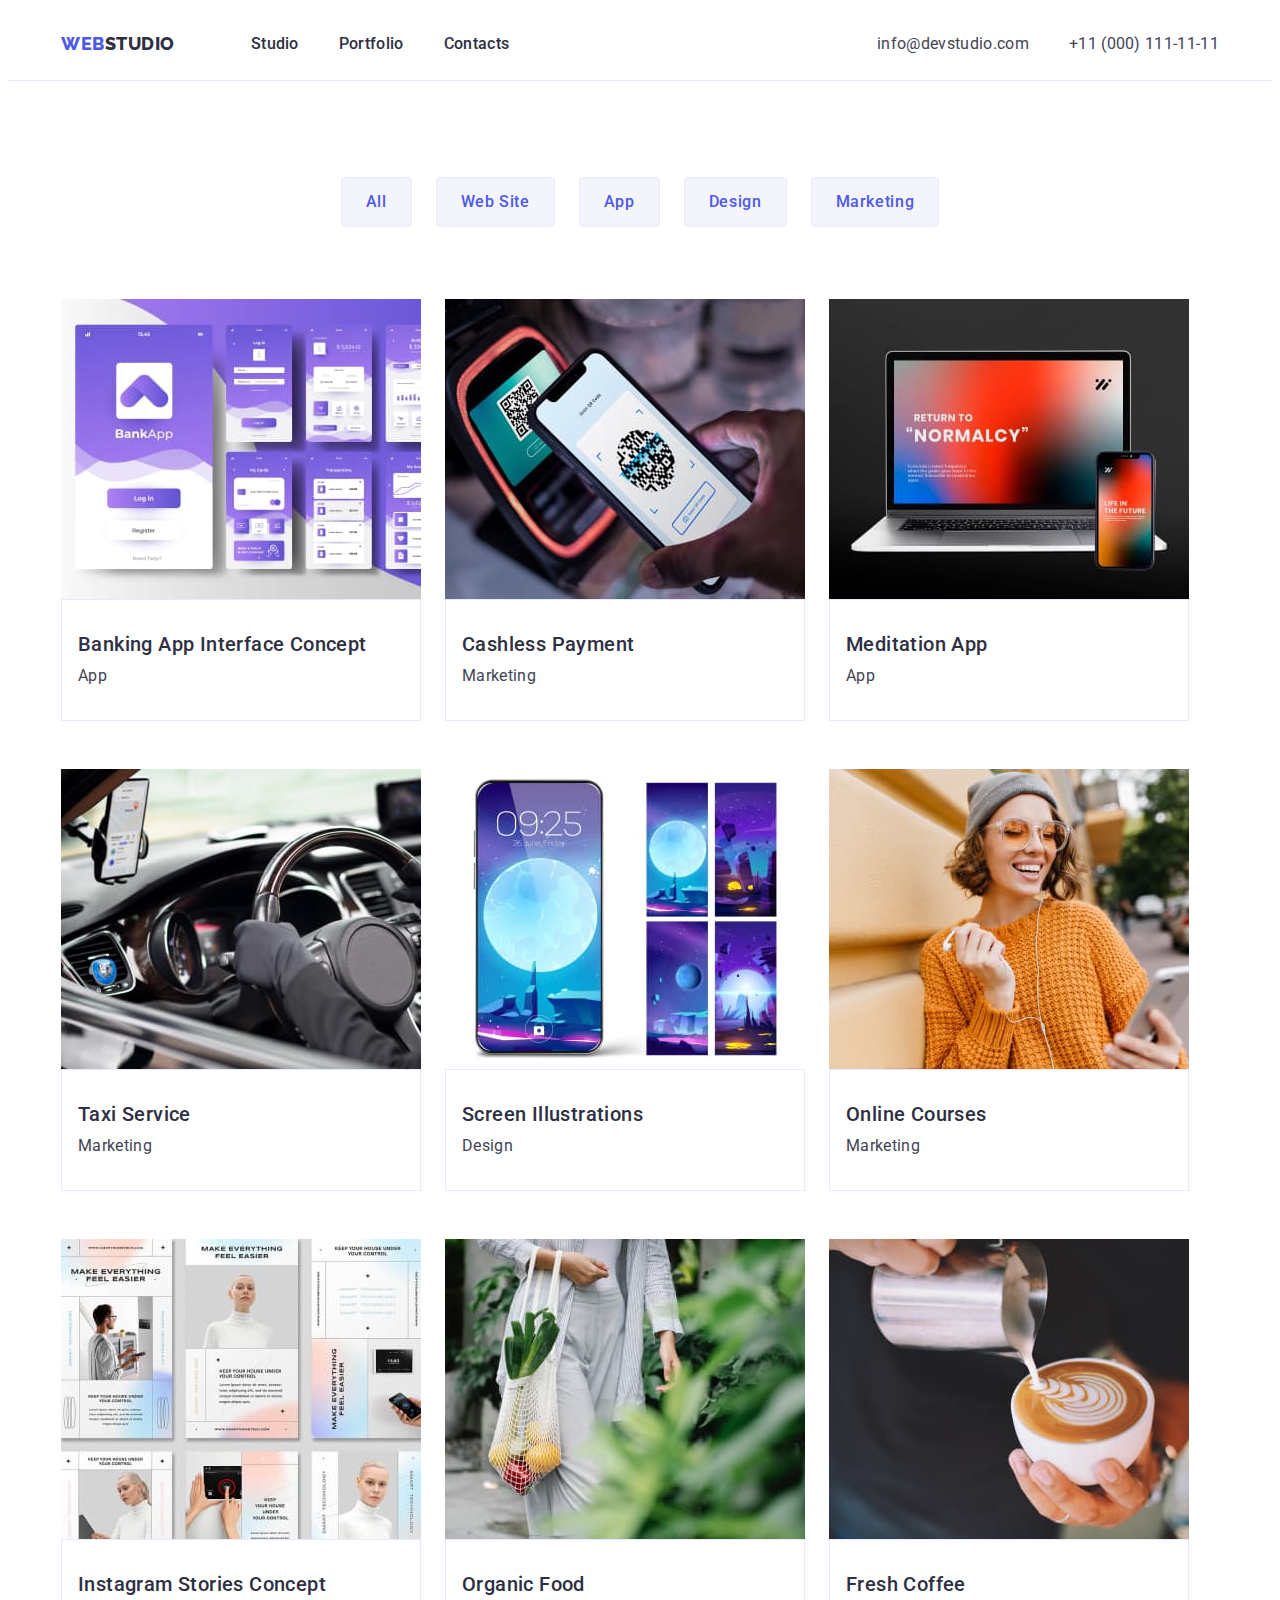
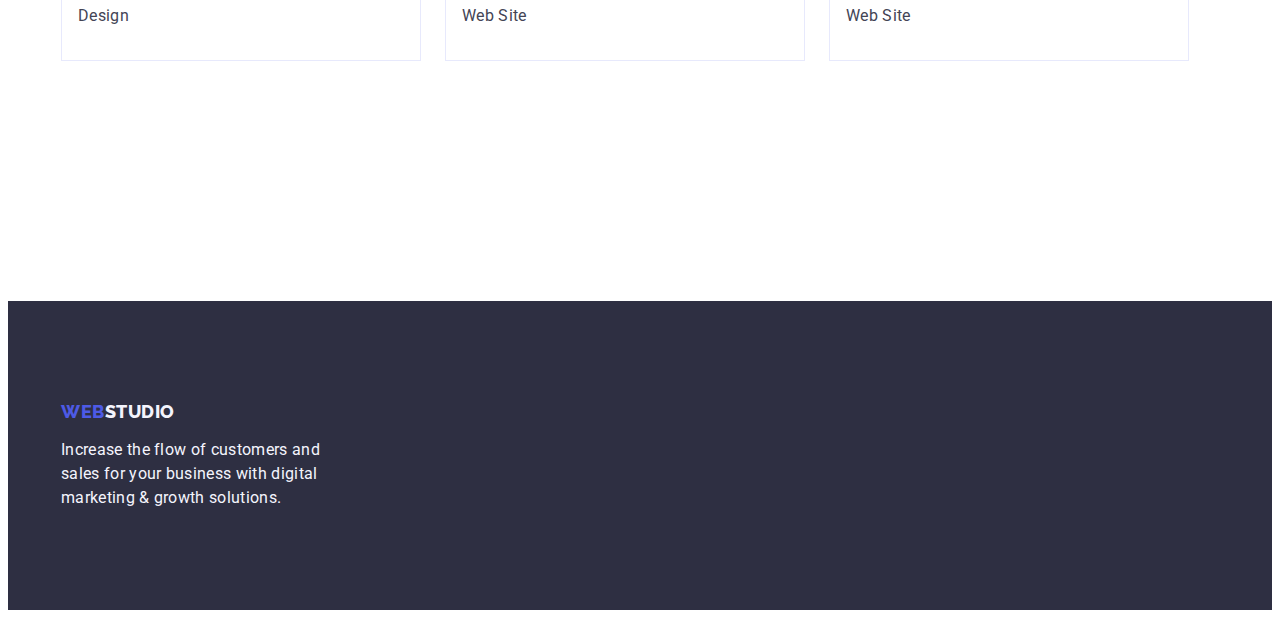
==== portfolio.html @ 205793cd ")" ====
<!DOCTYPE html>
<html lang="en">
<head>
    <meta charset="UTF-8">
    <meta http-equiv="X-UA-Compatible" content="IE=edge">
    <meta name="viewport" content="width=device-width, initial-scale=1.0">
    <title>Portfolio</title>
    <link rel="preconnect" href="https://fonts.googleapis.com">
    <link rel="preconnect" href="https://fonts.gstatic.com" crossorigin>
    <link href="https://fonts.googleapis.com/css2?family=Raleway:wght@800&family=Roboto:wght@400;500;700;900&display=swap" rel="stylesheet">
    <link rel="stylesheet" href="https://cdnjs.cloudflare.com/ajax/libs/modern-normalize/1.1.0/modern-normalize.min.css" integrity="sha512-wpPYUAdjBVSE4KJnH1VR1HeZfpl1ub8YT/NKx4PuQ5NmX2tKuGu6U/JRp5y+Y8XG2tV+wKQpNHVUX03MfMFn9Q==" crossorigin="anonymous" referrerpolicy="no-referrer" />
    <link rel="stylesheet" href="./css/styles.css">
</head>
<body>
    <header class="header"><div class="container header-container">
        <nav class="header-nav"> <a class="link logo " href="./index.html"> Web<span class="header-logo">Studio</span></a>
         <ul class="list header-list ">
             <li> <a class="link nav-list" href="./index.html">Studio</a> </li>
             <li>  <a class="link nav-list" href="./portfolio.html">Portfolio</a> </li>
             <li>  <a class="link nav-list" href="">Contacts</a> </li>
         </ul></nav>
       <address class="adress"><ul class="list adress-list"><li><a class="link mail" href="mailto:info@devstudio.com">info@devstudio.com</a></li>
        <li><a class="link mail" href="tel:+110001111111">+11 (000) 111-11-11</a></li></ul></address> </div>
     </header>
     <main>
        <section class="section-portfolio"><div class="container">
            <h1 hidden >Portfolio</h1>
            <ul class="list list-button">
            <li><button class="button-portfolio" type="button">All </button></li>
            <li><button class="button-portfolio" type="button">Web Site </button></li>
            <li><button class="button-portfolio" type="button"> App</button></li>
            <li><button class="button-portfolio" type="button"> Design</button></li>
            <li><button class="button-portfolio" type="button">Marketing </button></li>
        </ul>
            <ul class="list list-portfolio">
                <li class="item-potrfolio"><a class="link"><img src="./images/bank.jpg" alt="Banking App Concept" width="360"><div class="subtitle-portfolio"><h2 class="subtitle">Banking App Interface Concept</h2> <p class="text
                    ">App</p></a> </div></li>
                <li class="item-potrfolio"><a class="link"><img src="./images/cashless.jpg" alt="Payment" width="360"><div class="subtitle-portfolio"><h2 class="subtitle">Cashless Payment</h2> <p class="text">Marketing</p></a> </div> </li>
                <li class="item-potrfolio"><a class="link"><img src="./images/app.jpg" alt="Meditation App" width="360"><div class="subtitle-portfolio"> <h2 class="subtitle ">Meditation App</h2> <p class="text
                    ">App</p> </a></div></li>
                <li class="item-potrfolio"><a class="link"><img src="./images/taxi.jpg" alt="steering wheel" width="360"> <div class="subtitle-portfolio"><h2 class="subtitle">Taxi Service</h2> <p class="text">Marketing</p></a></div> </li>
                <li class="item-potrfolio"><a class="link"><img src="./images/illustrations.jpg" alt="Screen Illustrations" width="360"><div class="subtitle-portfolio"><h2 class="subtitle">Screen Illustrations</h2> <p class="text
                    ">Design</p></a> </div> </li>
                <li class="item-potrfolio"><a class="link"><img src="./images/courses.jpg" alt="woman leading a course on the phone" width="360"> <div class="subtitle-portfolio"><h2 class="subtitle">Online Courses</h2> <p class="text
                    "> Marketing</p> </a></div></li>
                <li class="item-potrfolio"><a class="link"><img src="./images/instagram.jpg" alt="Instagram Stories Concept" width="360"><div class="subtitle-portfolio"><h2 class="subtitle">Instagram Stories Concept</h2> <p class="text
                    ">Design</p> </a></div> </li>
                <li class="item-potrfolio"><a class="link"><img src="./images/food.jpg" alt="Organic Food" width="360"><div class="subtitle-portfolio"><h2 class="subtitle">Organic Food</h2> <p class="text
                    ">Web Site</p></a>  </div></li>
                <li class="item-potrfolio"><a class="link"><img src="./images/coffee.jpg" alt="a cup of coffee" width="360"><div class="subtitle-portfolio"> <h2 class="subtitle">Fresh Coffee</h2><p class="text
                    ">Web Site</p></a></div>  </li>
            </ul></div>
        </section>
        
    </main>

     <footer class="footer"> <div class="container"><a class="link logo" href="./index.html"> Web<span class="footer-logo">Studio</span></a>

        <p class="footer-text">Increase the flow of customers and sales for your business with digital marketing & growth solutions.</p></div></footer>
</body>
</html>
---- css/styles.css ----
:root {
    --primary-font:'Roboto', sans-serif;
    --logo-font:'Raleway',sans-serif;
    --text-color:#434455;
    --header-logo:#2E2F42;
    --logo-color:#4D5AE5;
    --footer-logo:#F4F4FD;
    --background-hero--footer-color:#2E2F42;
    --footer-text:#F4F4FD;
    --nav-list-color:#2E2F42;
    --color-footer-hover:#404BBF;
    --hero--text---:#FFFFFF;
    --button-color---: #4D5AE5;
    --background-section--: #F4F4FD;
    
}
p,h1,h2,h3,h4,h5,h6{
    margin: 0;}

ul{
    margin: 0;
    padding-left: 0;
}
button{
    cursor: pointer;
}
.visually-hidden {
    position: absolute;
    width: 1px;
    height: 1px;
    margin: -1px;
    border: 0;
    padding: 0;
    white-space: nowrap;
    clip-path: inset(100%);
    clip: rect(0 0 0 0);
    overflow: hidden;
  }
  
img {
    display: block;
     max-width: 100%;
     height: auto;
  }

.list{
    list-style: none;}
.link{
    text-decoration: none;}
body{
    font-family: var(--primary-font);
    color: var(--text-color);
background-color: var(--hero--text---);}

.container
{ 
   width:  1158px;
  padding:0 15px;
    margin: 0 auto;
  
}

   /*--------------------------HEADER----------------------------------*/
   .header{
    background-color:var(--hero--text---);
    border-bottom:1px solid #E7E9FC;
    padding-top: 24px;
    padding-bottom: 24px;
   }
   .header-container{
    display: flex;
    align-items: center;
   }
   .header-nav{
    display: flex;
  align-items: center;
  margin-right: auto;
   }
   .header-list{
    display: flex;
    gap: 40px;
    

   }
   .adress-list{
    display: flex;
    gap: 40px;
   }
   .logo{
    font-family:var(--logo-font);
font-weight: 800;
font-size: 18px;
line-height:1.17;
align-items: center;
letter-spacing: 0.03em;
text-transform: uppercase;
color:var(--logo-color);
   }
.header-logo{margin-right: 76px;
 
color:var(--header-logo) ;
}
.nav-list{
font-weight:500;
font-size: 16px;
line-height:1.5;
letter-spacing: 0.02em;
color:var(--nav-list-color) ;

}
.nav-list:hover,
.nav-list:focus{
    color: var(--color-footer-hover);
}
.adress{font-style:inherit;
   
}
.mail{
    font-size: 16px;
    line-height: 1.5; 
    letter-spacing: 0.02em; 
    color: var(--text-color);   
}
.mail:hover,
.mail:focus{
    color: var(--color-footer-hover);
}

/*-------FOOTER-----------*/
.footer-logo{
color: var(--footer-logo);
}
.footer{
background-color: var(--background-hero--footer-color);
padding-top:100px;
padding-bottom: 100px;
}
.footer-text{

font-size: 16px;
line-height:1.5;
letter-spacing: 0.02em;
color:var(--footer-text);
margin-top: 16px;
max-width: 264px;
}
/*-----INDEX-------------*/
.section{
    padding-top: 120px;
    padding-bottom: 120px;
}
/*-----HERO----------*/
.section-hero{background-color: var(--background-hero--footer-color);
    padding:188px 0;
    background-image: linear-gradient(rgba(46, 47, 66, 0.7), rgba(46, 47, 66, 0.7)), url(../images/heroimg.jpg);
    background-size:cover;
background-position: center;
    background-repeat: no-repeat;
  max-width: 1440px;


}
.title{
    
font-size: 56px;
line-height:1.07;
text-align: center;
letter-spacing: 0.02em;
color:var(--hero--text---) ;
margin: 0 auto 48px;
width: 496px;

}
.hero-button{color: var(--hero--text---);
    font-family:inherit;
    font-weight: 500;
    font-size: 16px;
    line-height: 1.5;   
padding: 16px 32px;
border: transparent;
border-radius: 4px;
min-width: 169px;
display: block;
margin: 0 auto;
  
    letter-spacing: 0.04em;
    background-color: var(--button-color---);
    cursor: pointer;

}
.hero-button:hover,
.hero-button:focus{
    background-color:var(--color-footer-hover);
}
/*----------SECTION2--------*/
.section-two{
    padding-bottom: 0;
}
.list-section-two{
    display: flex;
    gap: 24px;
   
}
.subtitle{
    font-weight: 500;
font-size: 20px;
line-height: 1.2;
letter-spacing: 0.02em;
color: var(--nav-list-color);
}
.text{
    font-size: 16px;
    line-height:1.5;
    letter-spacing: 0.02em;
width: 264px;
margin-top: 8px;
}
/*------SECTION3----------*/
.list-section-three{
    margin-top: 72px;
    display: flex;
    gap: 24px;

}
.item-section-three{
    width:calc((100%-48px)/3);
}
.caption{
    font-weight: 700;
font-size: 36px;
line-height:1.11;
text-align: center;
letter-spacing: 0.02em;
text-transform: capitalize;
color:var(--nav-list-color);

}
.section-our-team{
    background-color:var(--background-section--);
}

.item
{background-color: var(--hero--text---);

}
.headline{
    font-weight: 500;
font-size: 20px;
line-height:1.2;
text-align: center;
letter-spacing: 0.02em;
color: var(--nav-list-color);
}
.desc{
   
font-size: 16px;
line-height: 1.5;
text-align: center;
letter-spacing: 0.02em;
}
/*----------SECTION4-------------*/
.list-our-team{
    margin-top: 72px;
    display: flex;
    gap:24px;
}
.item-our-team{
    width: calc((100%-72px)/4);
    border-radius: 0px 0px 4px 4px;
    box-shadow: 0px 1px 6px rgba(46, 47, 66, 0.08), 0px 1px 1px rgba(46, 47, 66, 0.16), 0px 2px 1px rgba(46, 47, 66, 0.08);
}
.subtitle-our-team{
    padding:32px 16px;
}
.headline{
    margin-bottom: 8px;
}
/*----------PORTFOLIO-------*/
.list-button{
    display: flex;
    gap: 24px;
    
    margin-bottom: 72px;
    justify-content: center;
   
}
.button-portfolio{font-family: inherit;
    font-weight: 500;
    font-size: 16px;
    line-height:1.5;
     display: flex;
    align-items: center;
    text-align: center;
    letter-spacing: 0.04em;  
    color:var(--button-color---);
    background-color:var(--background-section--);
    cursor: pointer;
    border: 1px solid #E7E9FC;
border-radius: 4px;
padding: 12px 24px;

}
.button-portfolio:focus,
.button-portfolio:hover{
    color:var(--hero--text---);
    background-color: var(--color-footer-hover);
    
}
.list-portfolio{
    display: flex;
    padding-bottom: 120px;
    flex-wrap: wrap;
    row-gap: 48px;
    column-gap: 24px;
    
}
.item-portfolio {
    width:calc((100%-48px)/3) ;
    
}
.subtitle-portfolio{
    border: 1px solid #E7E9FC;
    padding-top: 32px;
    padding-bottom: 32px;
    padding-left: 16px;
} 
.section-portfolio{
    padding-top: 96px;
    padding-bottom: 120px;
}
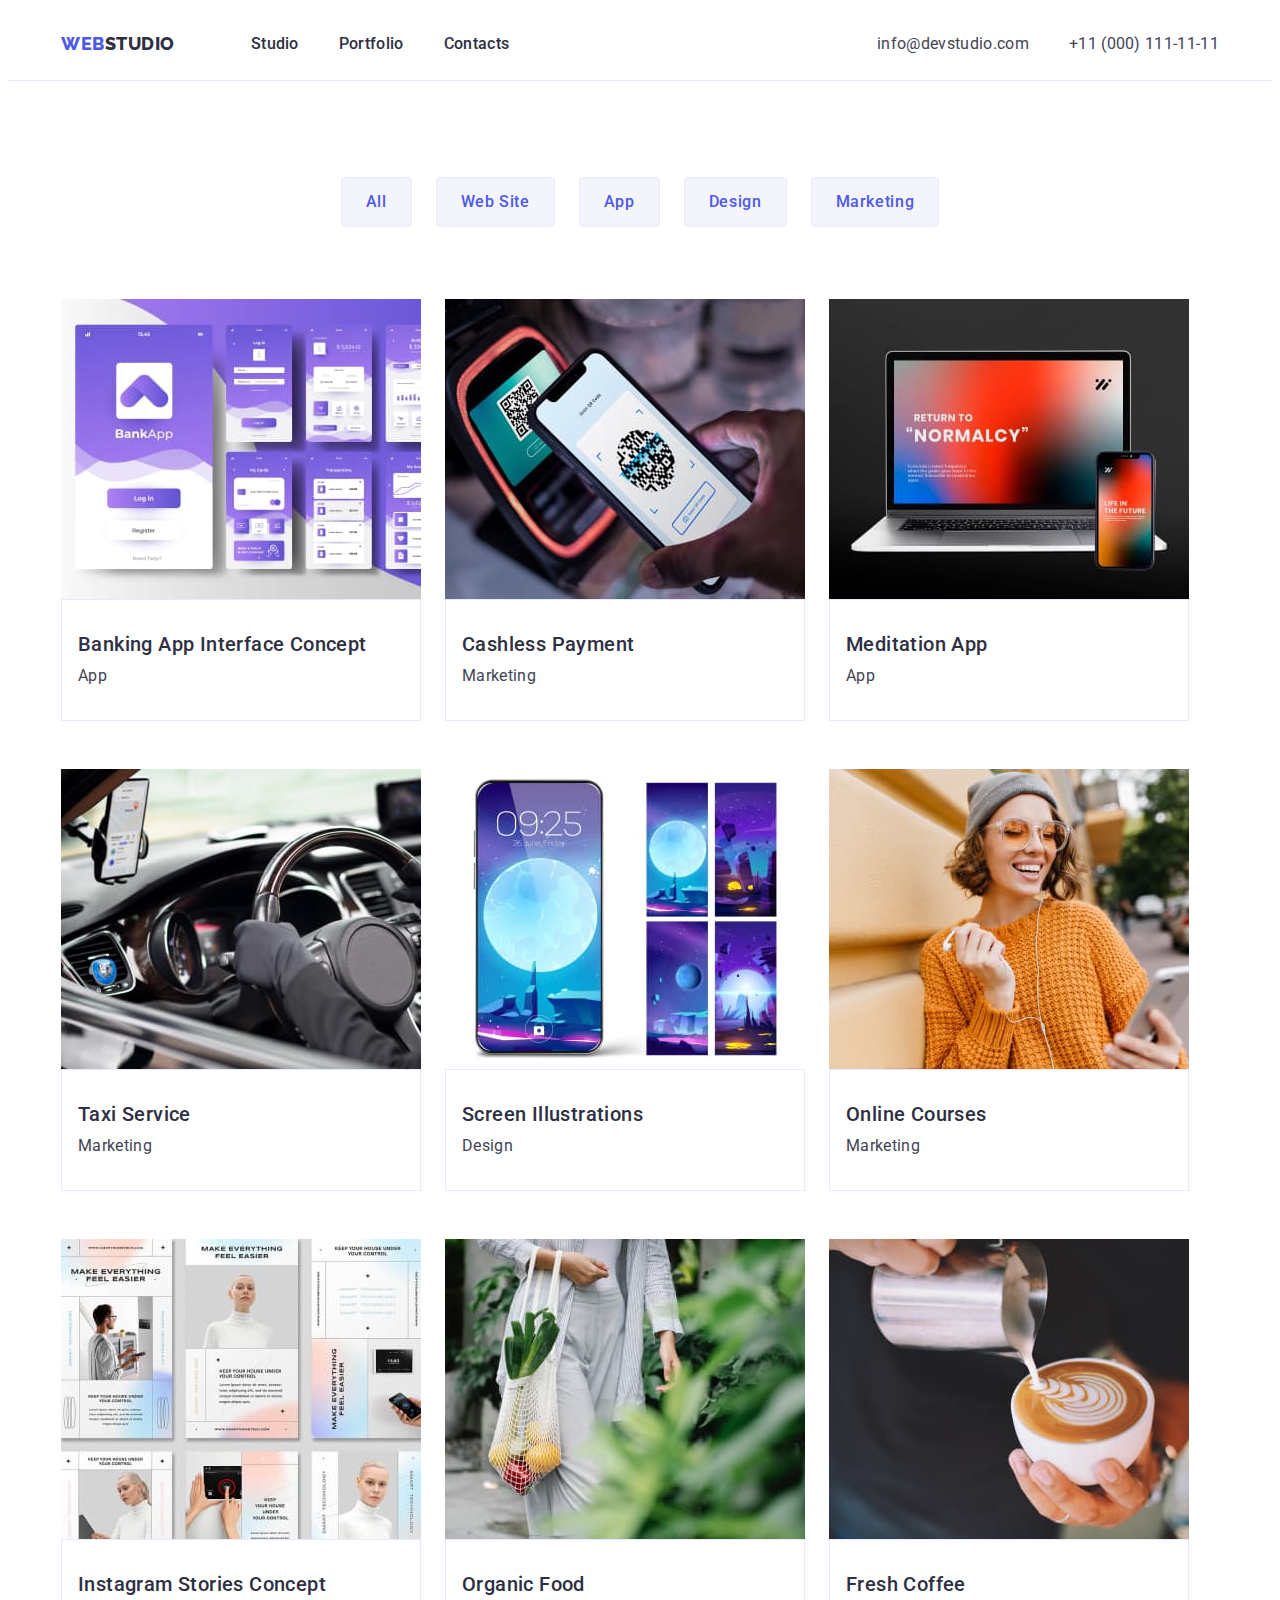
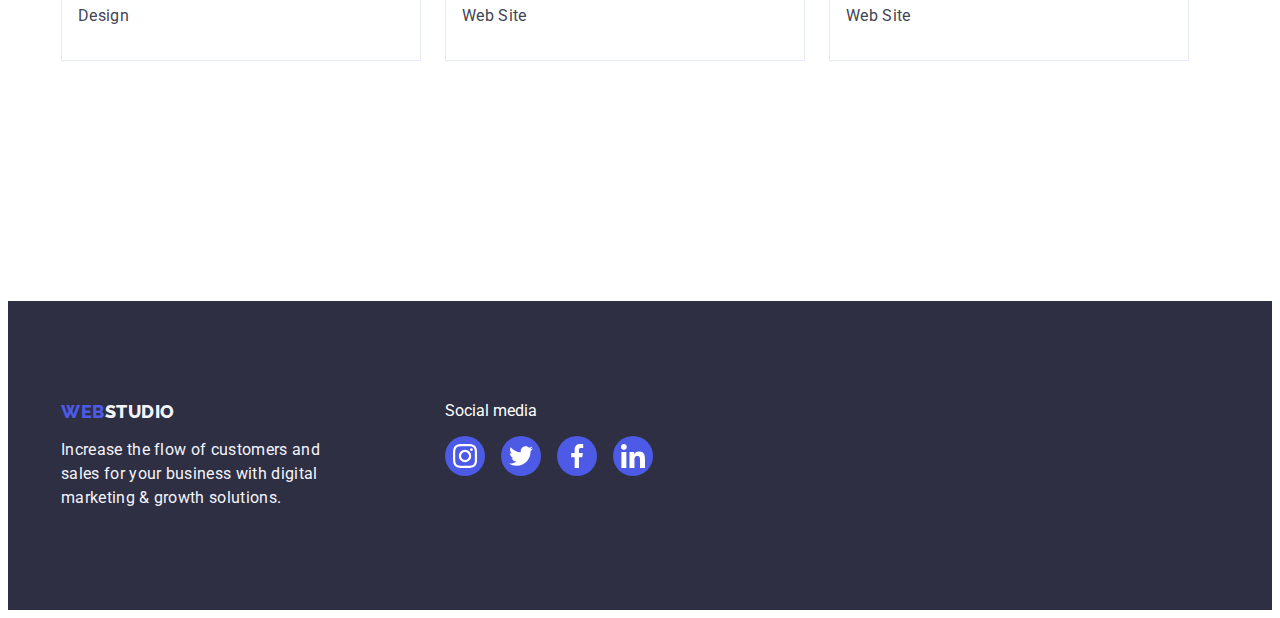
==== commit 7cae4fac: "homework-4" ====
--- a/portfolio.html
+++ b/portfolio.html
@@ -33,29 +33,34 @@
             <li><button class="button-portfolio" type="button">Marketing </button></li>
         </ul>
             <ul class="list list-portfolio">
-                <li class="item-potrfolio"><a class="link"><img src="./images/bank.jpg" alt="Banking App Concept" width="360"><div class="subtitle-portfolio"><h2 class="subtitle">Banking App Interface Concept</h2> <p class="text
-                    ">App</p></a> </div></li>
-                <li class="item-potrfolio"><a class="link"><img src="./images/cashless.jpg" alt="Payment" width="360"><div class="subtitle-portfolio"><h2 class="subtitle">Cashless Payment</h2> <p class="text">Marketing</p></a> </div> </li>
-                <li class="item-potrfolio"><a class="link"><img src="./images/app.jpg" alt="Meditation App" width="360"><div class="subtitle-portfolio"> <h2 class="subtitle ">Meditation App</h2> <p class="text
-                    ">App</p> </a></div></li>
-                <li class="item-potrfolio"><a class="link"><img src="./images/taxi.jpg" alt="steering wheel" width="360"> <div class="subtitle-portfolio"><h2 class="subtitle">Taxi Service</h2> <p class="text">Marketing</p></a></div> </li>
-                <li class="item-potrfolio"><a class="link"><img src="./images/illustrations.jpg" alt="Screen Illustrations" width="360"><div class="subtitle-portfolio"><h2 class="subtitle">Screen Illustrations</h2> <p class="text
-                    ">Design</p></a> </div> </li>
-                <li class="item-potrfolio"><a class="link"><img src="./images/courses.jpg" alt="woman leading a course on the phone" width="360"> <div class="subtitle-portfolio"><h2 class="subtitle">Online Courses</h2> <p class="text
-                    "> Marketing</p> </a></div></li>
-                <li class="item-potrfolio"><a class="link"><img src="./images/instagram.jpg" alt="Instagram Stories Concept" width="360"><div class="subtitle-portfolio"><h2 class="subtitle">Instagram Stories Concept</h2> <p class="text
-                    ">Design</p> </a></div> </li>
-                <li class="item-potrfolio"><a class="link"><img src="./images/food.jpg" alt="Organic Food" width="360"><div class="subtitle-portfolio"><h2 class="subtitle">Organic Food</h2> <p class="text
-                    ">Web Site</p></a>  </div></li>
-                <li class="item-potrfolio"><a class="link"><img src="./images/coffee.jpg" alt="a cup of coffee" width="360"><div class="subtitle-portfolio"> <h2 class="subtitle">Fresh Coffee</h2><p class="text
-                    ">Web Site</p></a></div>  </li>
+                <li class="item-potrfolio"><a class="link link-portfolio"><img src="./images/bank.jpg" alt="Banking App Concept" width="360"><div class="subtitle-portfolio"><h2 class="subtitle">Banking App Interface Concept</h2> <p class="text
+                    ">App</p> </div></a></li>
+                <li class="item-potrfolio"><a class="link link-portfolio"><img src="./images/cashless.jpg" alt="Payment" width="360"><div class="subtitle-portfolio"><h2 class="subtitle">Cashless Payment</h2> <p class="text">Marketing</p> </div></a> </li>
+                <li class="item-potrfolio"><a class="link link-portfolio"><img src="./images/app.jpg" alt="Meditation App" width="360"><div class="subtitle-portfolio"> <h2 class="subtitle ">Meditation App</h2> <p class="text
+                    ">App</p></div> </a></li>
+                <li class="item-potrfolio"><a class="link link-portfolio"><img src="./images/taxi.jpg" alt="steering wheel" width="360"> <div class="subtitle-portfolio"><h2 class="subtitle">Taxi Service</h2> <p class="text">Marketing</p></div></a> </li>
+                <li class="item-potrfolio"><a class="link link-portfolio"><img src="./images/illustrations.jpg" alt="Screen Illustrations" width="360"><div class="subtitle-portfolio"><h2 class="subtitle">Screen Illustrations</h2> <p class="text
+                    ">Design</p> </div> </a></li>
+                <li class="item-potrfolio"><a class="link link-portfolio"><img src="./images/courses.jpg" alt="woman leading a course on the phone" width="360"> <div class="subtitle-portfolio"><h2 class="subtitle">Online Courses</h2> <p class="text
+                    "> Marketing</p> </div></a></li>
+                <li class="item-potrfolio"><a class="link link-portfolio"><img src="./images/instagram.jpg" alt="Instagram Stories Concept" width="360"><div class="subtitle-portfolio"><h2 class="subtitle">Instagram Stories Concept</h2> <p class="text
+                    ">Design</p> </div> </a></li>
+                <li class="item-potrfolio"><a class="link link-portfolio"><img src="./images/food.jpg" alt="Organic Food" width="360"><div class="subtitle-portfolio"><h2 class="subtitle">Organic Food</h2> <p class="text
+                    ">Web Site</p></div></a>  </li>
+                <li class="item-potrfolio"><a class="link link-portfolio"><img src="./images/coffee.jpg" alt="a cup of coffee" width="360"><div class="subtitle-portfolio"> <h2 class="subtitle">Fresh Coffee</h2><p class="text
+                    ">Web Site</p></div> </a> </li>
             </ul></div>
         </section>
         
     </main>
 
-     <footer class="footer"> <div class="container"><a class="link logo" href="./index.html"> Web<span class="footer-logo">Studio</span></a>
-
-        <p class="footer-text">Increase the flow of customers and sales for your business with digital marketing & growth solutions.</p></div></footer>
+    <footer class="footer"> <div class="container footer-container"><div><a class="link logo" href="./index.html"> Web<span class="footer-logo">Studio</span></a>
+        <p class="footer-text">Increase the flow of customers and sales for your business with digital marketing & growth solutions.</p></div>
+    <div> <p class="text-social-media">Social media</p><ul class="list social-list"><li class=" social-item footer-item"><a class="social-link footer-link"><svg width="24px" height="24px" class="social-icon"><use href="./images/icons.svg#icon-instagram"></use></svg></a></li>
+        <li class=" social-item footer-item"><a class="social-link footer-link"><svg width="24px" height="24px" class="social-icon"><use href="./images/icons.svg#icon-Group"></use></svg></a></li>
+        <li class=" social-item footer-item"><a class="social-link footer-link"><svg width="24px" height="24px" class="social-icon"><use href="./images/icons.svg#icon-facebook"></use></svg></a></li>
+        <li class=" social-item  "><a class="social-link footer-link"><svg width="24px" height="24px" class="social-icon"><use href="./images/icons.svg#icon-linkedin"></use></svg></a></li>
+    </ul></div>
+    </div></footer>
 </body>
 </html>--- a/css/styles.css
+++ b/css/styles.css
@@ -134,7 +134,19 @@
 background-color: var(--background-hero--footer-color);
 padding-top:100px;
 padding-bottom: 100px;
-}
+
+
+}
+.footer-container{
+    display: flex;
+    gap: 120px;
+}
+.text-social-media{
+    color: #FFFFFF;
+    margin-bottom: 16px;
+}
+
+
 .footer-text{
 
 font-size: 16px;
@@ -143,6 +155,16 @@
 color:var(--footer-text);
 margin-top: 16px;
 max-width: 264px;
+}
+.footer-item{
+    margin-right:16px;
+}
+.footer-link{
+    background-color:  #4D5AE5;
+}
+.footer-link:hover,
+.footer-link:focus{
+    background-color:  #31D0AA;
 }
 /*-----INDEX-------------*/
 .section{
@@ -156,7 +178,8 @@
     background-size:cover;
 background-position: center;
     background-repeat: no-repeat;
-  max-width: 1440px;
+    max-width: 1440px;
+  
 
 
 }
@@ -193,6 +216,21 @@
     background-color:var(--color-footer-hover);
 }
 /*----------SECTION2--------*/
+.advantages-icon{
+    width: 64px;
+    height: 64px;
+}
+.advantages-icons{
+    background: #F4F4FD;
+border-radius: 4px;
+    display: block;
+    width: 264px;
+    height: 112px;
+    padding: 24px 100px;
+    margin-bottom: 8px;
+    
+   
+}
 .section-two{
     padding-bottom: 0;
 }
@@ -258,6 +296,7 @@
 text-align: center;
 letter-spacing: 0.02em;
 }
+
 /*----------SECTION4-------------*/
 .list-our-team{
     margin-top: 72px;
@@ -275,6 +314,68 @@
 .headline{
     margin-bottom: 8px;
 }
+.social-list{
+    margin-top: 8px;
+    display: flex;
+    justify-content: center;
+    
+}
+.social-list-list{
+    margin-right: 24px;
+}
+
+.social-item {
+width: 40px;
+height: 40px;
+}
+.social-link{
+    width: 100%;
+    height: 100%;
+   
+    border-radius: 50%;
+    display: flex;
+  align-items: center;
+  justify-content: center;
+  
+}
+.link-our-team{background: #4D5AE5;
+
+}
+.social-icon{
+
+    fill: #FFFFFF;
+}
+.link-our-team:hover,
+.link-our-team:focus{
+    background-color: #404BBF;
+}
+/*-----------SECTION5----------*/
+.customers-list{
+    margin-top: 72px;
+    display: flex;
+gap: 24px;
+align-items: center;
+justify-content: center;
+}
+.customers-item{
+    padding: 16px 32px;
+    width:168px;
+    height: 88px;
+    border: 1px solid #8E8F99;
+    border-radius: 4px;
+color:#8E8F99;
+    
+}
+.customers-icon{
+
+fill: currentColor;
+}
+.customers-item:hover,
+.customers-item:focus{
+    border: 1px solid #404BBF;
+    color: #404BBF;
+}
+
 /*----------PORTFOLIO-------*/
 .list-button{
     display: flex;
@@ -304,6 +405,8 @@
 .button-portfolio:hover{
     color:var(--hero--text---);
     background-color: var(--color-footer-hover);
+    box-shadow: 0px 3px 1px rgba(0, 0, 0, 0.1), 0px 2px 1px rgba(0, 0, 0, 0.08), 0px 2px 2px rgba(0, 0, 0, 0.12);
+    border:1px solid #404BBF ;
     
 }
 .list-portfolio{
@@ -317,7 +420,19 @@
 .item-portfolio {
     width:calc((100%-48px)/3) ;
     
-}
+    
+}
+
+.link-portfolio{
+    display:block;
+    width:360px;
+}
+.link-portfolio:hover,
+.link-portfolio:focus{
+    border: 1px solid #F4F4FD;
+box-shadow: 0px 1px 6px rgba(46, 47, 66, 0.08), 0px 1px 1px rgba(46, 47, 66, 0.16), 0px 2px 1px rgba(46, 47, 66, 0.08);
+}
+
 .subtitle-portfolio{
     border: 1px solid #E7E9FC;
     padding-top: 32px;
